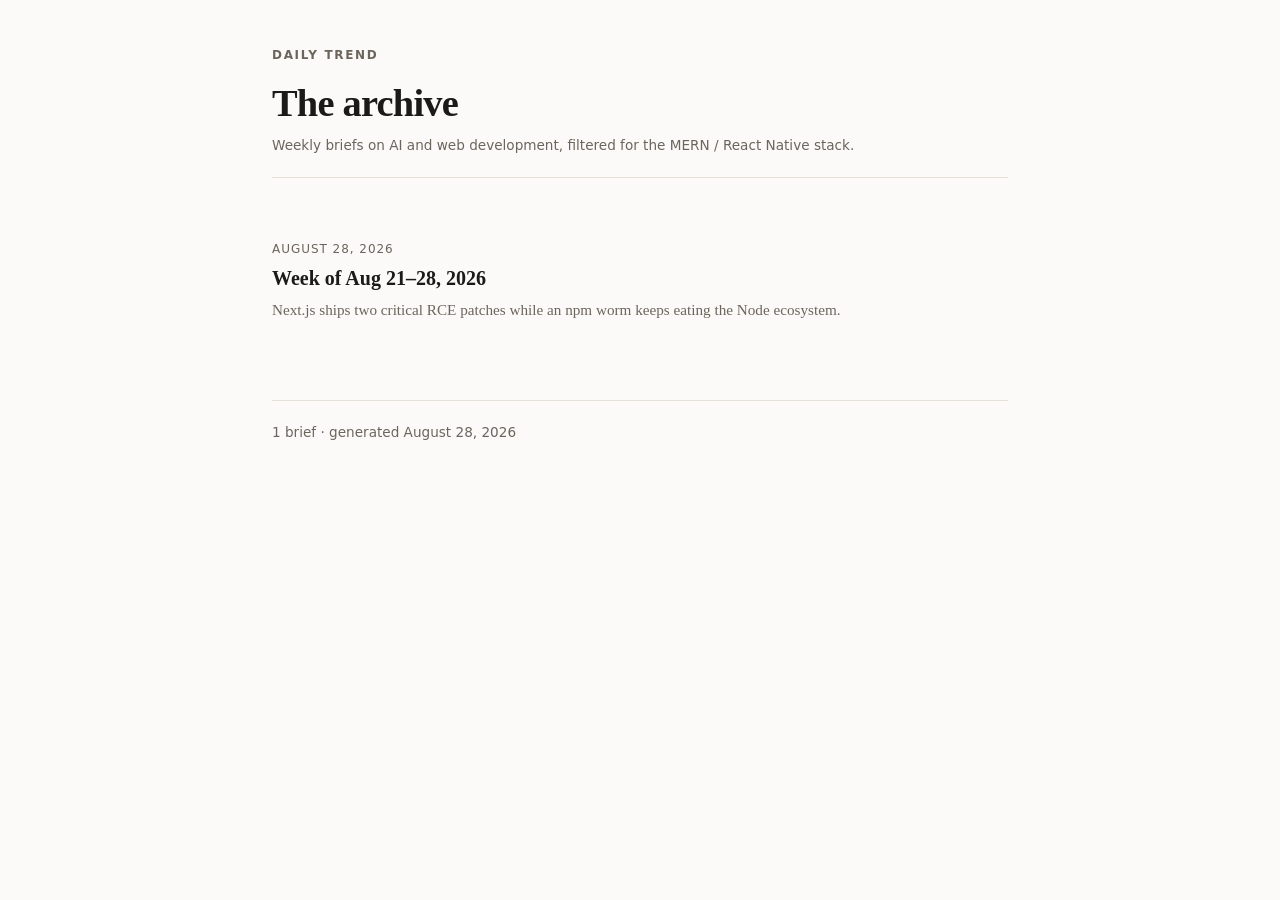
==== index.html @ 3c156318 "Brief: week of Aug 21-28, 2026" ====
<!doctype html>
<html lang="en">
<head>
<meta charset="utf-8">
<meta name="viewport" content="width=device-width, initial-scale=1">
<title>Daily Trend</title>
<meta name="description" content="Weekly briefs on AI and web development, filtered for the MERN / React Native stack.">
<link rel="canonical" href="https://adamward459.github.io/daily-trend/">
<link rel="icon" href="data:image/svg+xml,<svg xmlns=%22http://www.w3.org/2000/svg%22 viewBox=%220 0 100 100%22><text y=%22.9em%22 font-size=%2290%22>📡</text></svg>">
<link rel="stylesheet" href="assets/style.css">
</head>
<body>
<div class="wrap">

  <header class="masthead">
    <span class="site-name">Daily Trend</span>
    <h1>The archive</h1>
    <p class="dateline">Weekly briefs on AI and web development, filtered for the MERN / React Native stack.</p>
  </header>

    <ul class="archive">
      <li>
        <span class="entry-date">August 28, 2026</span>
        <a class="entry-title" href="articles/2026-08-28.html">Week of Aug 21–28, 2026</a>
        <p class="entry-summary">Next.js ships two critical RCE patches while an npm worm keeps eating the Node ecosystem.</p>
      </li>
    </ul>

  <footer class="foot">
    1 brief &middot; generated August 28, 2026
  </footer>

</div>
</body>
</html>
---- assets/style.css ----
/* daily-trend — shared styles for the index and all article pages. */

:root {
  --bg: #fbfaf8;
  --surface: #ffffff;
  --border: #e5e1da;
  --text: #1c1a17;
  --muted: #6b655c;
  --accent: #a8480f;
  --accent-soft: #f5ece5;
  --tag-bg: #efece6;
  --radius: 10px;
  --maxw: 46rem;
}

@media (prefers-color-scheme: dark) {
  :root:not([data-theme="light"]) {
    --bg: #16150f;
    --surface: #1e1d17;
    --border: #33312a;
    --text: #eeece5;
    --muted: #a19a8d;
    --accent: #e8925a;
    --accent-soft: #2a2219;
    --tag-bg: #2a2822;
  }
}

:root[data-theme="dark"] {
  --bg: #16150f;
  --surface: #1e1d17;
  --border: #33312a;
  --text: #eeece5;
  --muted: #a19a8d;
  --accent: #e8925a;
  --accent-soft: #2a2219;
  --tag-bg: #2a2822;
}

* { box-sizing: border-box; }

body {
  margin: 0;
  padding: 0 1.25rem 5rem;
  background: var(--bg);
  color: var(--text);
  font-family: ui-serif, Georgia, "Times New Roman", serif;
  font-size: 17px;
  line-height: 1.65;
  -webkit-font-smoothing: antialiased;
}

.wrap { max-width: var(--maxw); margin: 0 auto; }

/* ---------- masthead ---------- */

.masthead {
  border-bottom: 1px solid var(--border);
  padding: 2.5rem 0 1.25rem;
  margin-bottom: 2.5rem;
}

.masthead .site-name {
  font-family: ui-sans-serif, system-ui, -apple-system, "Segoe UI", sans-serif;
  font-size: 0.75rem;
  font-weight: 600;
  letter-spacing: 0.14em;
  text-transform: uppercase;
  color: var(--muted);
  text-decoration: none;
  display: inline-block;
}

.masthead .site-name:hover { color: var(--accent); }

.masthead h1 {
  font-size: clamp(1.75rem, 5vw, 2.4rem);
  line-height: 1.2;
  margin: 0.75rem 0 0.5rem;
  letter-spacing: -0.02em;
}

.masthead .dateline {
  font-family: ui-sans-serif, system-ui, -apple-system, sans-serif;
  font-size: 0.85rem;
  color: var(--muted);
  margin: 0;
}

/* ---------- index listing ---------- */

.archive { list-style: none; padding: 0; margin: 0; }

.archive li {
  border-bottom: 1px solid var(--border);
  padding: 1.4rem 0;
}

.archive li:last-child { border-bottom: none; }

.archive .entry-date {
  font-family: ui-sans-serif, system-ui, -apple-system, sans-serif;
  font-size: 0.75rem;
  letter-spacing: 0.08em;
  text-transform: uppercase;
  color: var(--muted);
  display: block;
  margin-bottom: 0.3rem;
}

.archive .entry-title {
  font-size: 1.25rem;
  font-weight: 600;
  line-height: 1.3;
  color: var(--text);
  text-decoration: none;
  display: block;
}

.archive .entry-title:hover { color: var(--accent); }

.archive .entry-summary {
  color: var(--muted);
  margin: 0.4rem 0 0;
  font-size: 0.95rem;
}

.empty {
  color: var(--muted);
  font-style: italic;
  padding: 2rem 0;
}

/* ---------- article body ---------- */

.lede {
  background: var(--accent-soft);
  border-left: 3px solid var(--accent);
  border-radius: 0 var(--radius) var(--radius) 0;
  padding: 1.25rem 1.4rem;
  margin: 0 0 2.5rem;
}

.lede h2 {
  font-family: ui-sans-serif, system-ui, -apple-system, sans-serif;
  font-size: 0.75rem;
  font-weight: 700;
  letter-spacing: 0.12em;
  text-transform: uppercase;
  color: var(--accent);
  margin: 0 0 0.75rem;
}

.lede ol { margin: 0; padding-left: 1.2rem; }
.lede li { margin-bottom: 0.6rem; }
.lede li:last-child { margin-bottom: 0; }

section.topic { margin-bottom: 2.75rem; }

section.topic > h2 {
  font-family: ui-sans-serif, system-ui, -apple-system, sans-serif;
  font-size: 0.8rem;
  font-weight: 700;
  letter-spacing: 0.12em;
  text-transform: uppercase;
  color: var(--muted);
  padding-bottom: 0.5rem;
  border-bottom: 1px solid var(--border);
  margin: 0 0 1.5rem;
}

.item { margin-bottom: 1.75rem; }
.item:last-child { margin-bottom: 0; }

.item h3 {
  font-size: 1.1rem;
  font-weight: 600;
  line-height: 1.35;
  margin: 0 0 0.4rem;
}

.item h3 a { color: var(--text); text-decoration: none; }
.item h3 a:hover { color: var(--accent); text-decoration: underline; }

.item p { margin: 0 0 0.5rem; }

.src {
  font-family: ui-sans-serif, system-ui, -apple-system, sans-serif;
  font-size: 0.72rem;
  letter-spacing: 0.05em;
  text-transform: uppercase;
  background: var(--tag-bg);
  color: var(--muted);
  border-radius: 999px;
  padding: 0.15rem 0.6rem;
  text-decoration: none;
  display: inline-block;
}

a.src:hover { color: var(--accent); }

/* ---------- footer ---------- */

.foot {
  border-top: 1px solid var(--border);
  margin-top: 3.5rem;
  padding-top: 1.25rem;
  font-family: ui-sans-serif, system-ui, -apple-system, sans-serif;
  font-size: 0.85rem;
  color: var(--muted);
}

.foot a { color: var(--accent); }

/* wide content never breaks the page */
pre, table { overflow-x: auto; display: block; max-width: 100%; }
img { max-width: 100%; height: auto; }
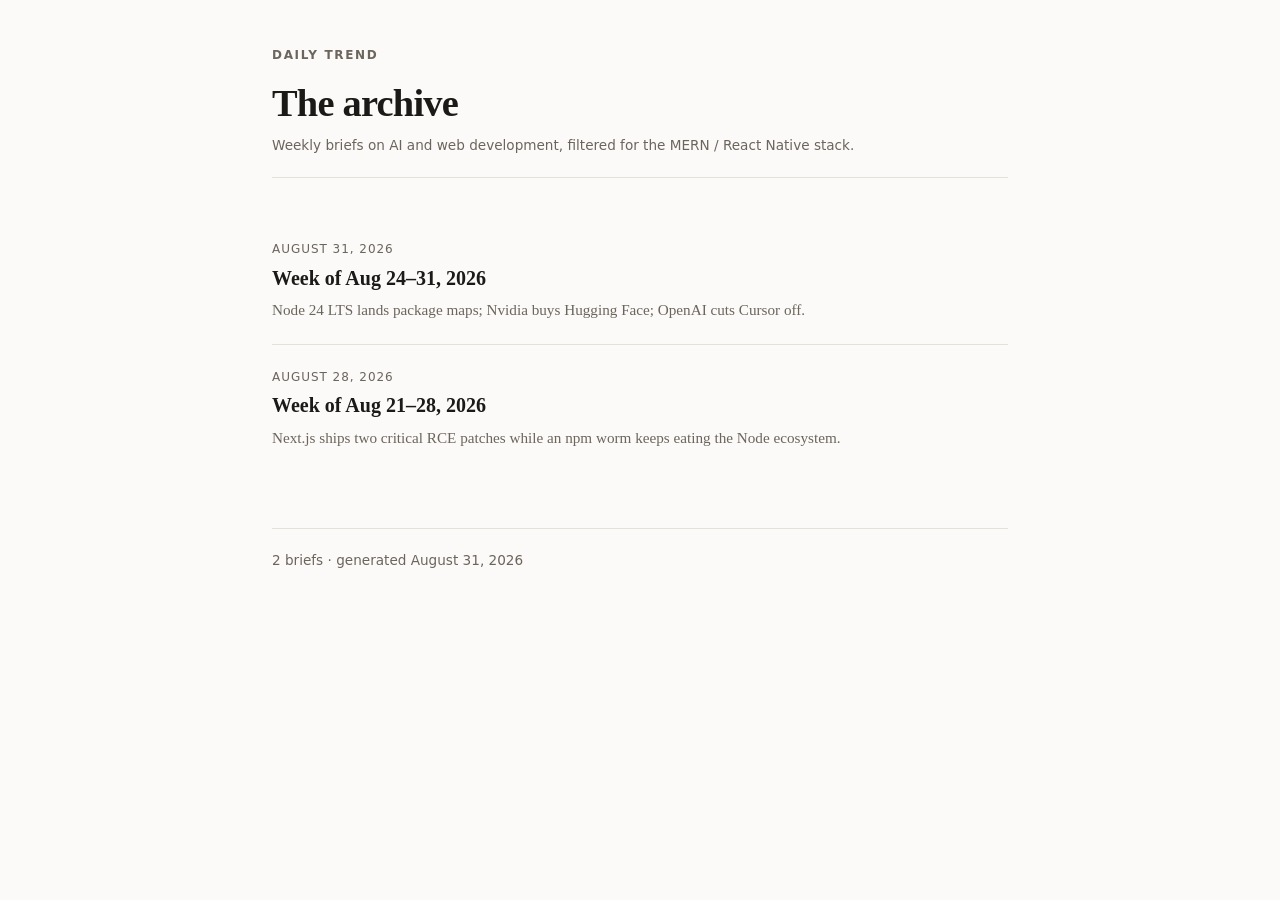
==== commit 384ccd62: "Brief: week of Aug 24-31, 2026" ====
--- a/index.html
+++ b/index.html
@@ -20,6 +20,11 @@
 
     <ul class="archive">
       <li>
+        <span class="entry-date">August 31, 2026</span>
+        <a class="entry-title" href="articles/2026-08-31.html">Week of Aug 24–31, 2026</a>
+        <p class="entry-summary">Node 24 LTS lands package maps; Nvidia buys Hugging Face; OpenAI cuts Cursor off.</p>
+      </li>
+      <li>
         <span class="entry-date">August 28, 2026</span>
         <a class="entry-title" href="articles/2026-08-28.html">Week of Aug 21–28, 2026</a>
         <p class="entry-summary">Next.js ships two critical RCE patches while an npm worm keeps eating the Node ecosystem.</p>
@@ -27,7 +32,7 @@
     </ul>
 
   <footer class="foot">
-    1 brief &middot; generated August 28, 2026
+    2 briefs &middot; generated August 31, 2026
   </footer>
 
 </div>
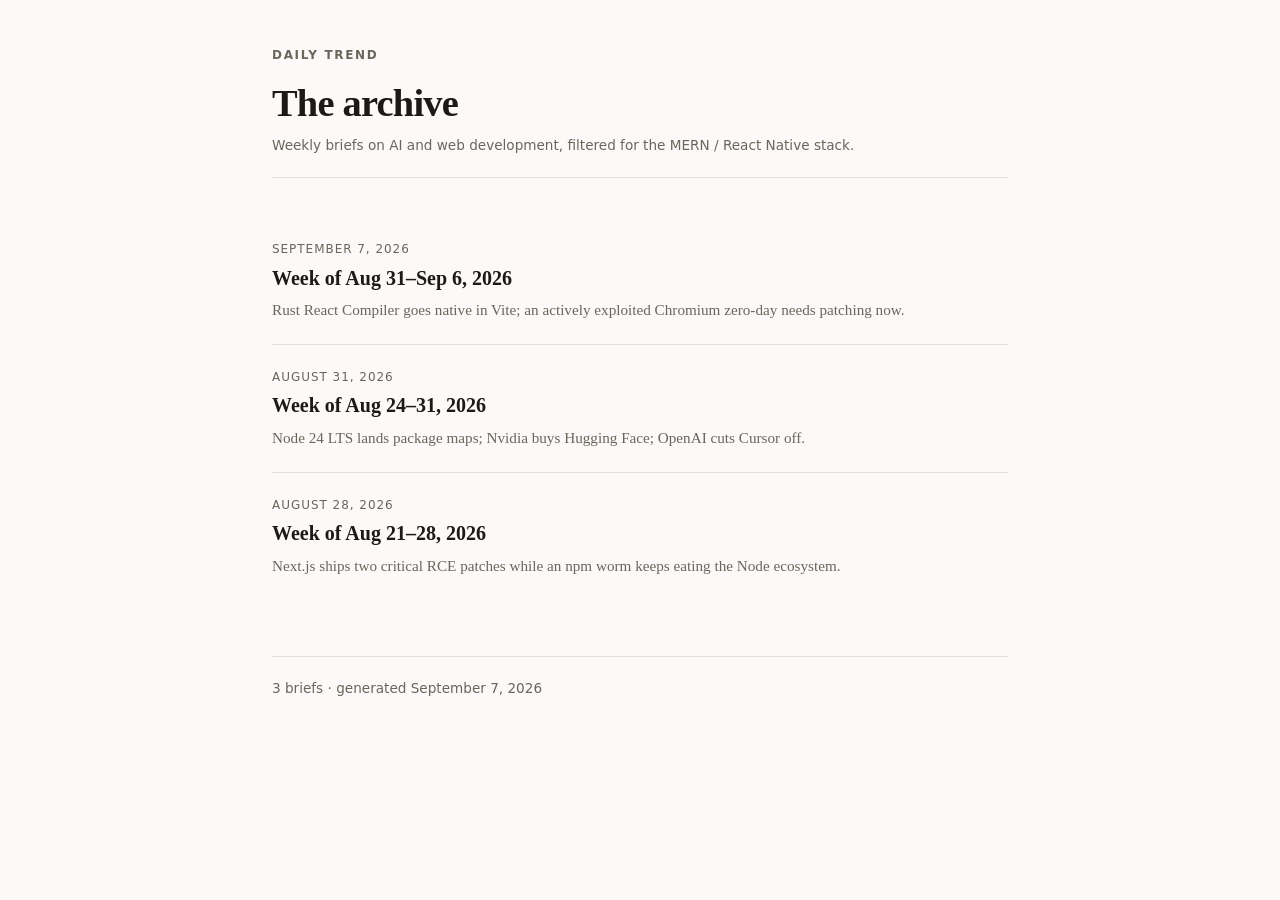
==== commit 41a64790: "Brief: week of Aug 31-Sep 6, 2026 Co-Authored-By: Claude Opus 5 <noreply@anthropic.com> Claude-Sessi" ====
--- a/index.html
+++ b/index.html
@@ -20,6 +20,11 @@
 
     <ul class="archive">
       <li>
+        <span class="entry-date">September 7, 2026</span>
+        <a class="entry-title" href="articles/2026-09-07.html">Week of Aug 31–Sep 6, 2026</a>
+        <p class="entry-summary">Rust React Compiler goes native in Vite; an actively exploited Chromium zero-day needs patching now.</p>
+      </li>
+      <li>
         <span class="entry-date">August 31, 2026</span>
         <a class="entry-title" href="articles/2026-08-31.html">Week of Aug 24–31, 2026</a>
         <p class="entry-summary">Node 24 LTS lands package maps; Nvidia buys Hugging Face; OpenAI cuts Cursor off.</p>
@@ -32,7 +37,7 @@
     </ul>
 
   <footer class="foot">
-    2 briefs &middot; generated August 31, 2026
+    3 briefs &middot; generated September 7, 2026
   </footer>
 
 </div>
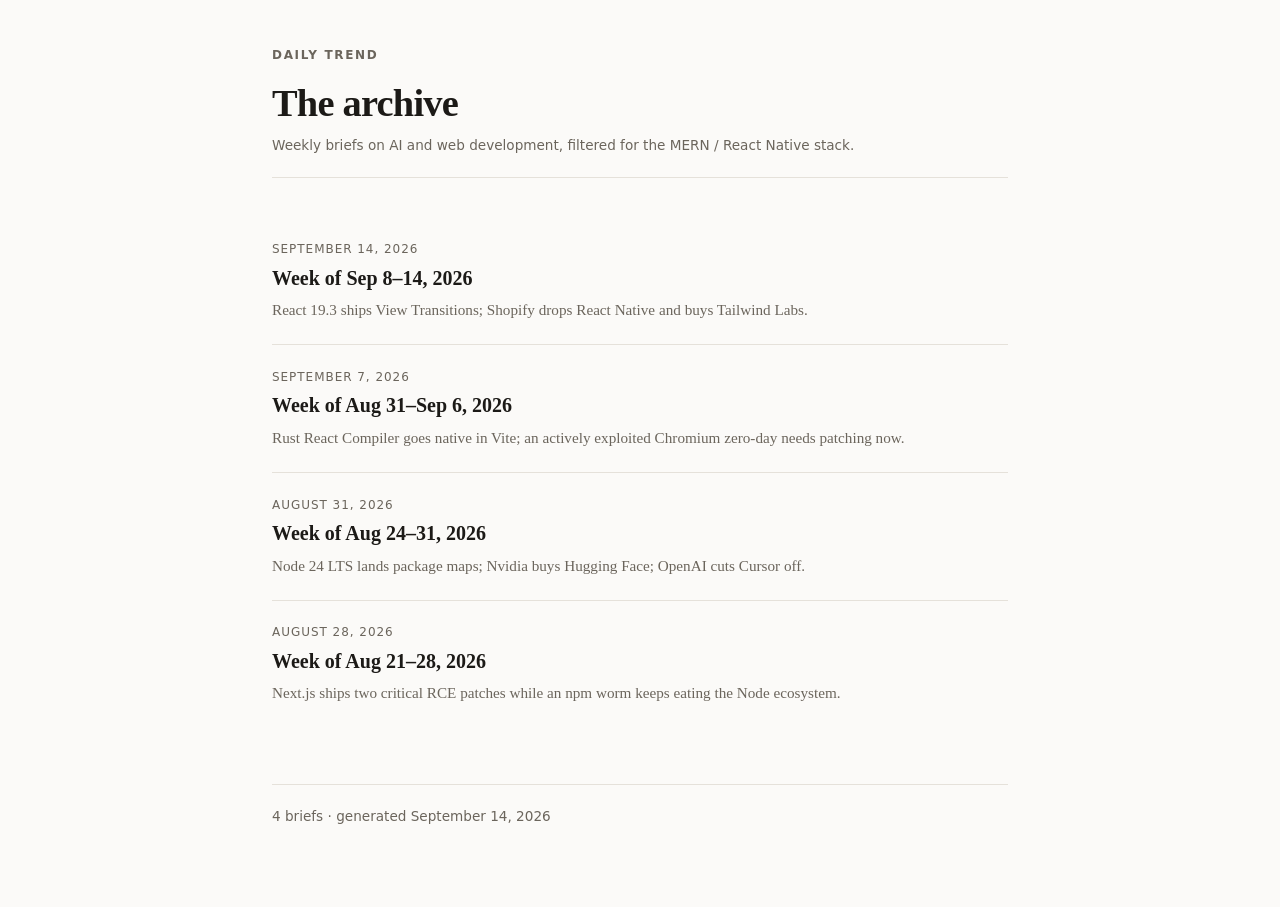
==== commit c99f3238: "Brief: week of Sep 8-14, 2026" ====
--- a/index.html
+++ b/index.html
@@ -20,6 +20,11 @@
 
     <ul class="archive">
       <li>
+        <span class="entry-date">September 14, 2026</span>
+        <a class="entry-title" href="articles/2026-09-14.html">Week of Sep 8–14, 2026</a>
+        <p class="entry-summary">React 19.3 ships View Transitions; Shopify drops React Native and buys Tailwind Labs.</p>
+      </li>
+      <li>
         <span class="entry-date">September 7, 2026</span>
         <a class="entry-title" href="articles/2026-09-07.html">Week of Aug 31–Sep 6, 2026</a>
         <p class="entry-summary">Rust React Compiler goes native in Vite; an actively exploited Chromium zero-day needs patching now.</p>
@@ -37,7 +42,7 @@
     </ul>
 
   <footer class="foot">
-    3 briefs &middot; generated September 7, 2026
+    4 briefs &middot; generated September 14, 2026
   </footer>
 
 </div>
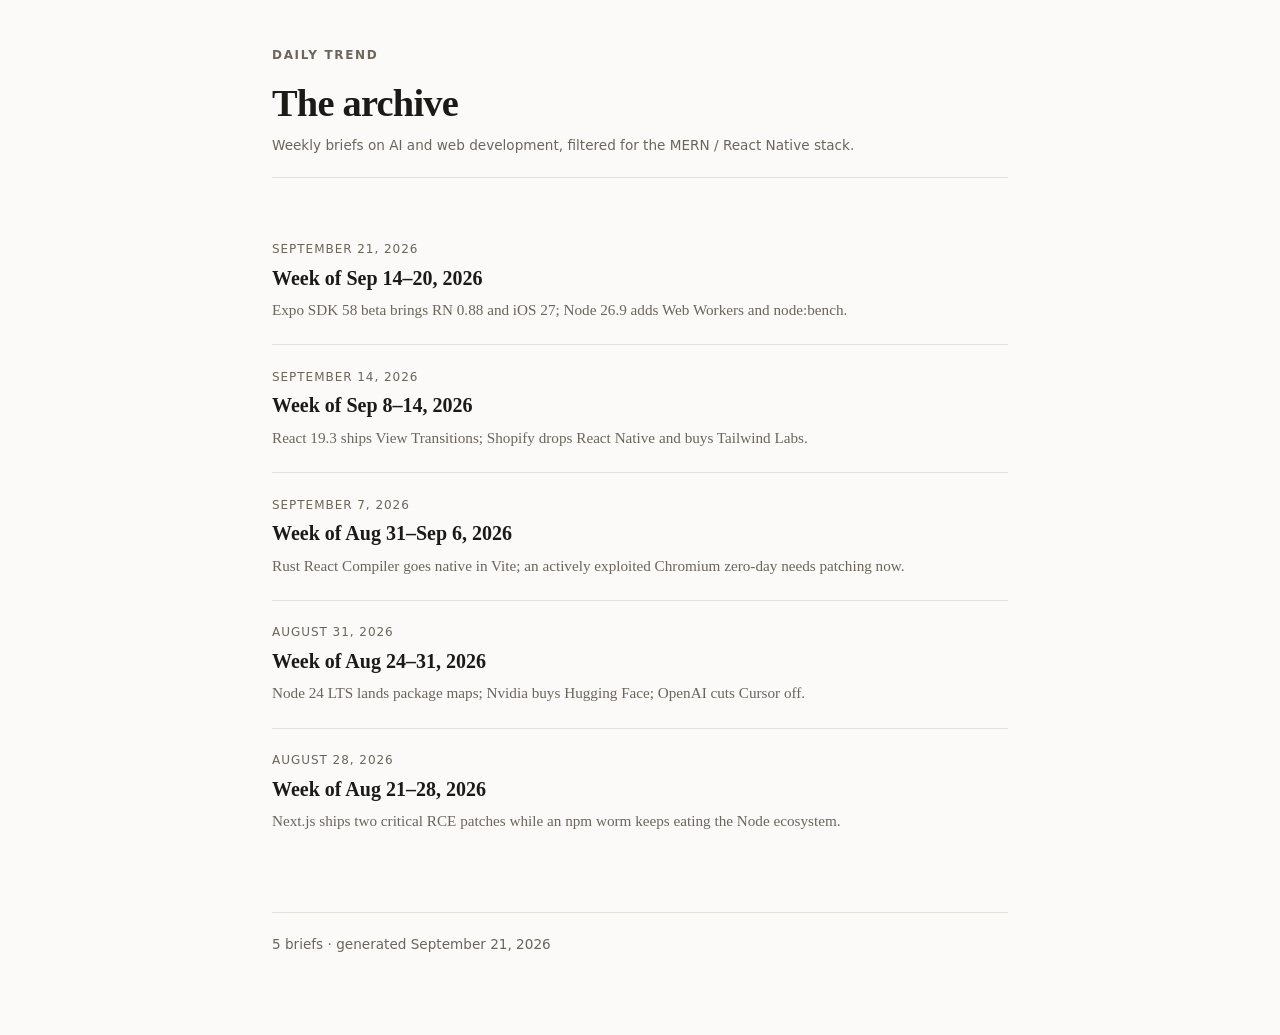
==== commit ec5051fe: "Brief: week of Sep 14-20, 2026" ====
--- a/index.html
+++ b/index.html
@@ -19,6 +19,11 @@
   </header>
 
     <ul class="archive">
+      <li>
+        <span class="entry-date">September 21, 2026</span>
+        <a class="entry-title" href="articles/2026-09-21.html">Week of Sep 14–20, 2026</a>
+        <p class="entry-summary">Expo SDK 58 beta brings RN 0.88 and iOS 27; Node 26.9 adds Web Workers and node:bench.</p>
+      </li>
       <li>
         <span class="entry-date">September 14, 2026</span>
         <a class="entry-title" href="articles/2026-09-14.html">Week of Sep 8–14, 2026</a>
@@ -42,7 +47,7 @@
     </ul>
 
   <footer class="foot">
-    4 briefs &middot; generated September 14, 2026
+    5 briefs &middot; generated September 21, 2026
   </footer>
 
 </div>
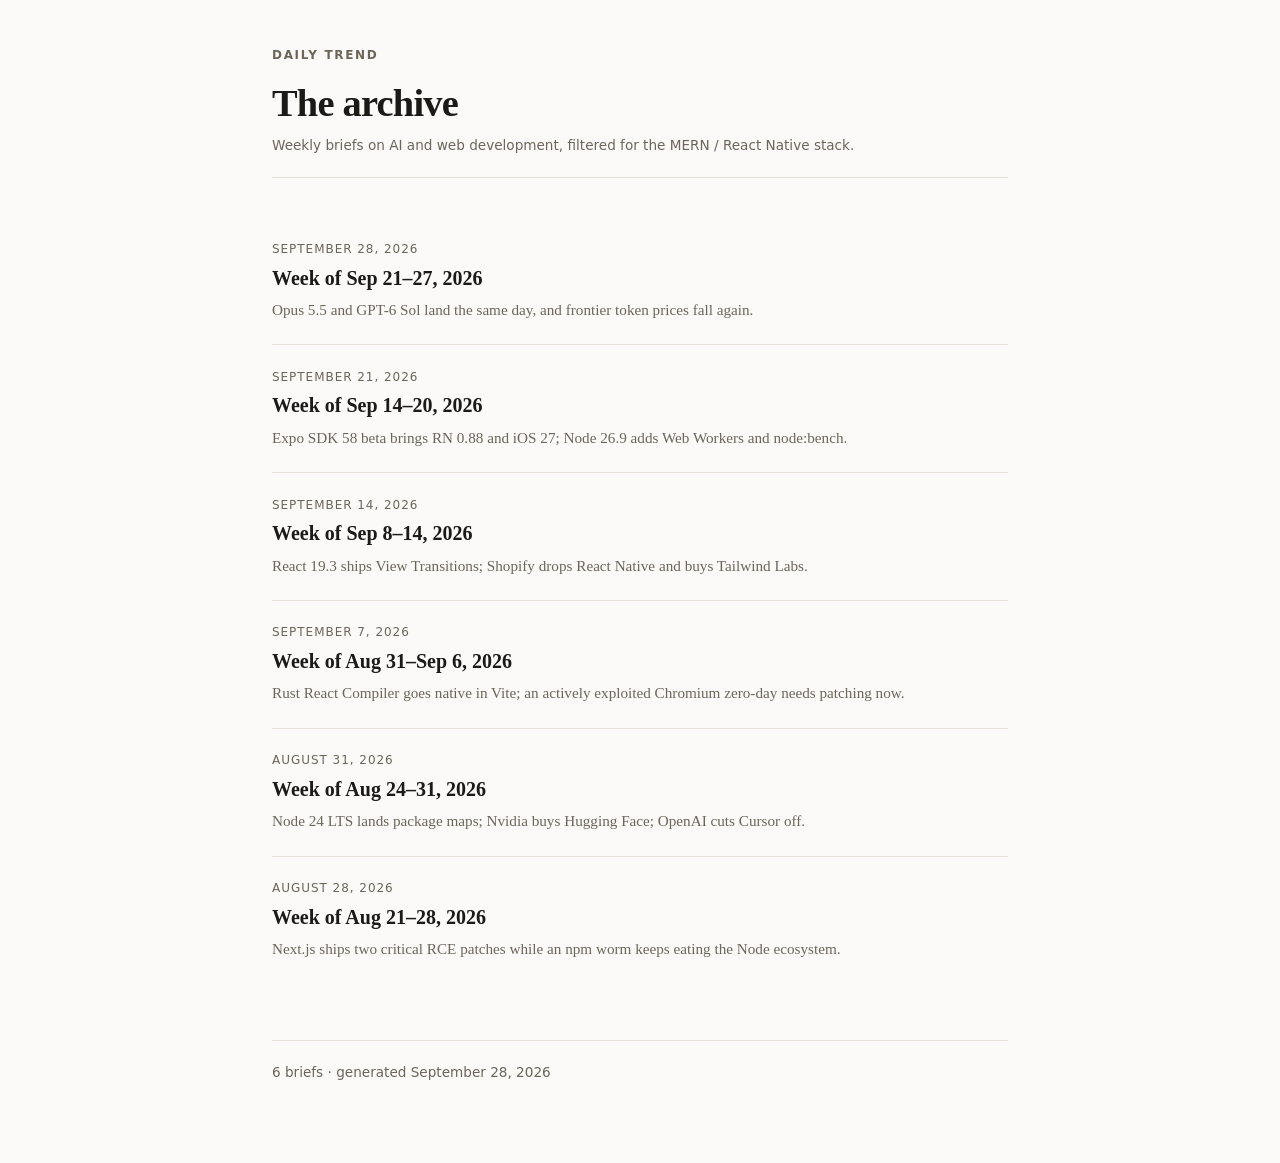
==== commit c97b6581: "Brief: week of Sep 21-27, 2026" ====
--- a/index.html
+++ b/index.html
@@ -19,6 +19,11 @@
   </header>
 
     <ul class="archive">
+      <li>
+        <span class="entry-date">September 28, 2026</span>
+        <a class="entry-title" href="articles/2026-09-28.html">Week of Sep 21–27, 2026</a>
+        <p class="entry-summary">Opus 5.5 and GPT-6 Sol land the same day, and frontier token prices fall again.</p>
+      </li>
       <li>
         <span class="entry-date">September 21, 2026</span>
         <a class="entry-title" href="articles/2026-09-21.html">Week of Sep 14–20, 2026</a>
@@ -47,7 +52,7 @@
     </ul>
 
   <footer class="foot">
-    5 briefs &middot; generated September 21, 2026
+    6 briefs &middot; generated September 28, 2026
   </footer>
 
 </div>
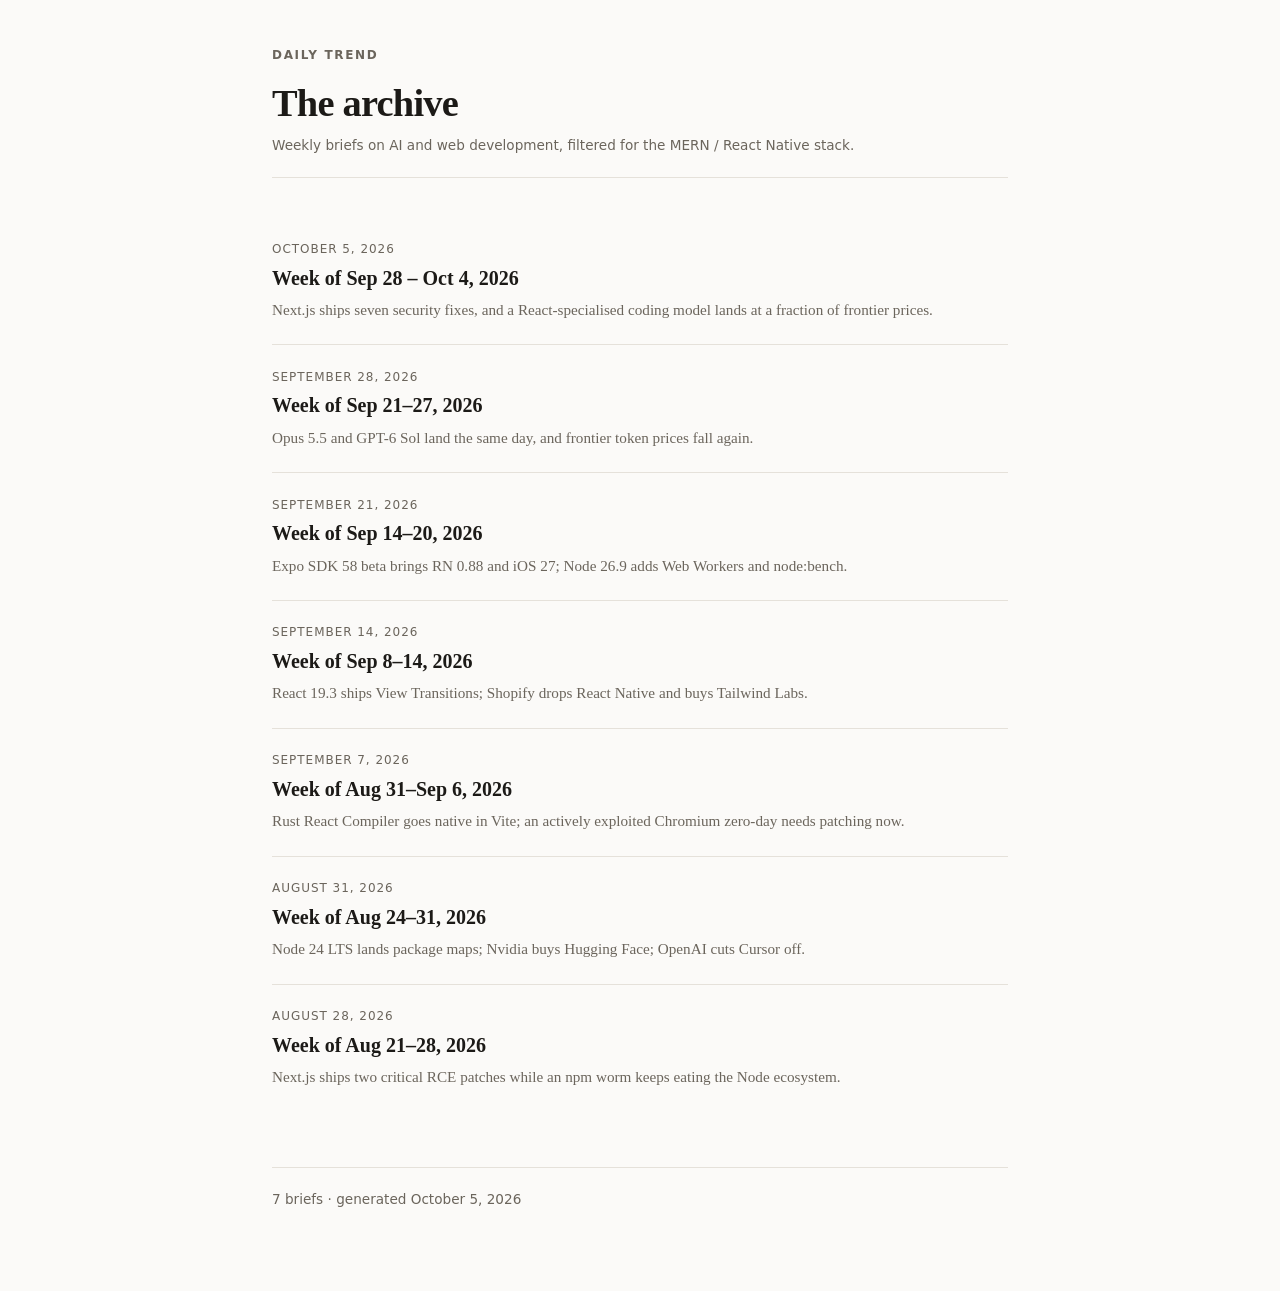
==== commit 29dff330: "Brief: week of Sep 28 - Oct 4, 2026" ====
--- a/index.html
+++ b/index.html
@@ -19,6 +19,11 @@
   </header>
 
     <ul class="archive">
+      <li>
+        <span class="entry-date">October 5, 2026</span>
+        <a class="entry-title" href="articles/2026-10-05.html">Week of Sep 28 – Oct 4, 2026</a>
+        <p class="entry-summary">Next.js ships seven security fixes, and a React-specialised coding model lands at a fraction of frontier prices.</p>
+      </li>
       <li>
         <span class="entry-date">September 28, 2026</span>
         <a class="entry-title" href="articles/2026-09-28.html">Week of Sep 21–27, 2026</a>
@@ -52,7 +57,7 @@
     </ul>
 
   <footer class="foot">
-    6 briefs &middot; generated September 28, 2026
+    7 briefs &middot; generated October 5, 2026
   </footer>
 
 </div>
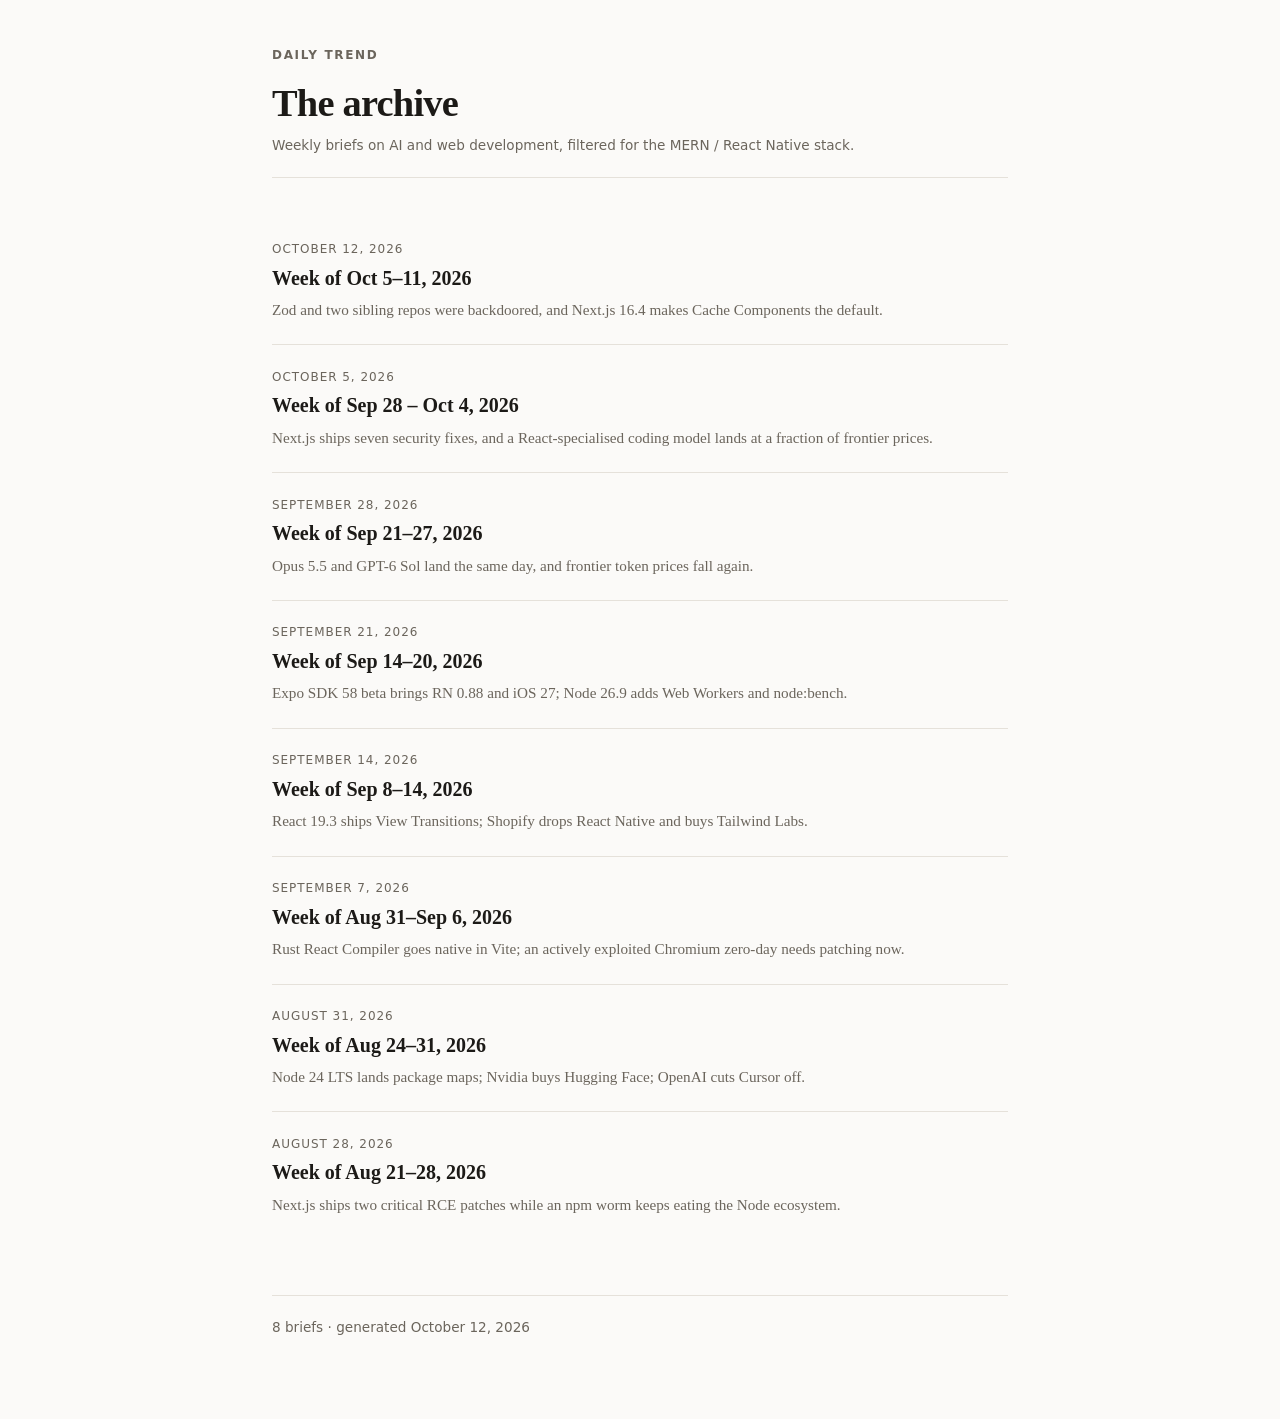
==== commit c141c806: "Brief: week of Oct 5-11, 2026" ====
--- a/index.html
+++ b/index.html
@@ -19,6 +19,11 @@
   </header>
 
     <ul class="archive">
+      <li>
+        <span class="entry-date">October 12, 2026</span>
+        <a class="entry-title" href="articles/2026-10-12.html">Week of Oct 5–11, 2026</a>
+        <p class="entry-summary">Zod and two sibling repos were backdoored, and Next.js 16.4 makes Cache Components the default.</p>
+      </li>
       <li>
         <span class="entry-date">October 5, 2026</span>
         <a class="entry-title" href="articles/2026-10-05.html">Week of Sep 28 – Oct 4, 2026</a>
@@ -57,7 +62,7 @@
     </ul>
 
   <footer class="foot">
-    7 briefs &middot; generated October 5, 2026
+    8 briefs &middot; generated October 12, 2026
   </footer>
 
 </div>
